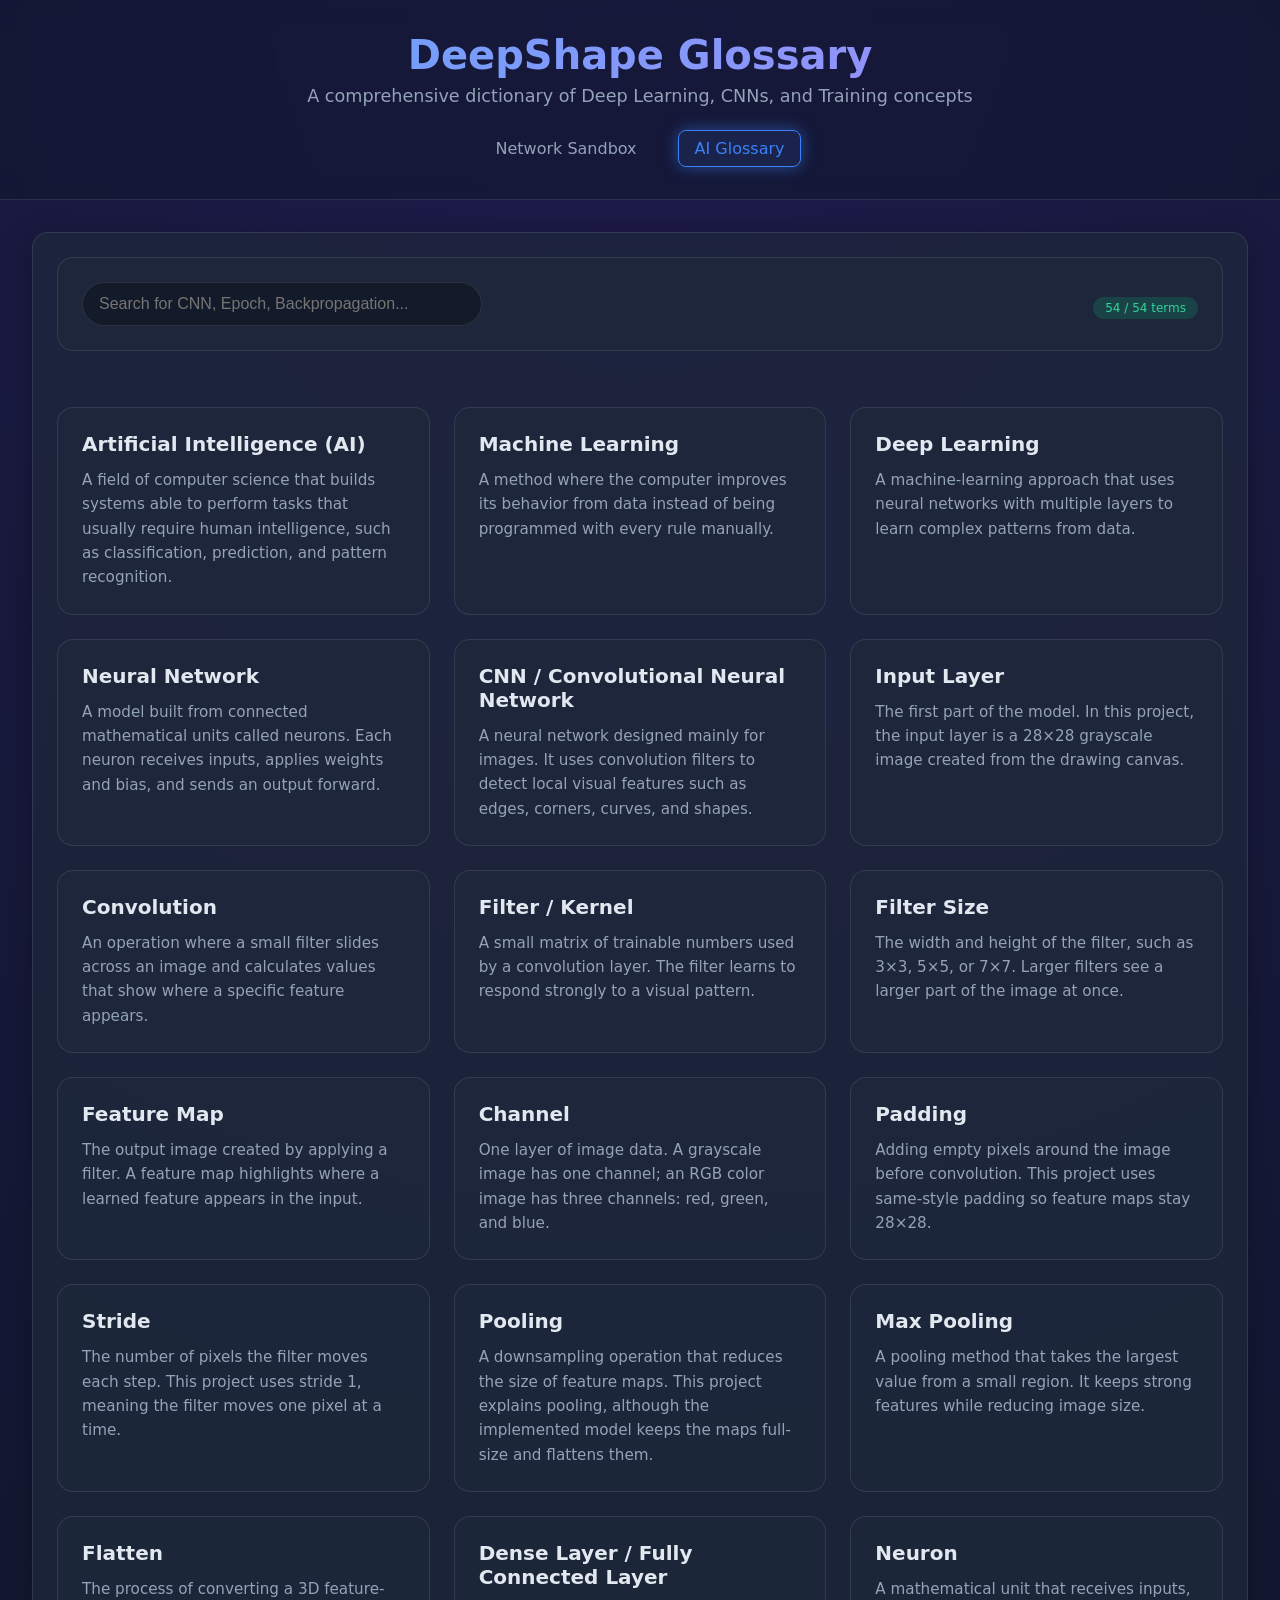
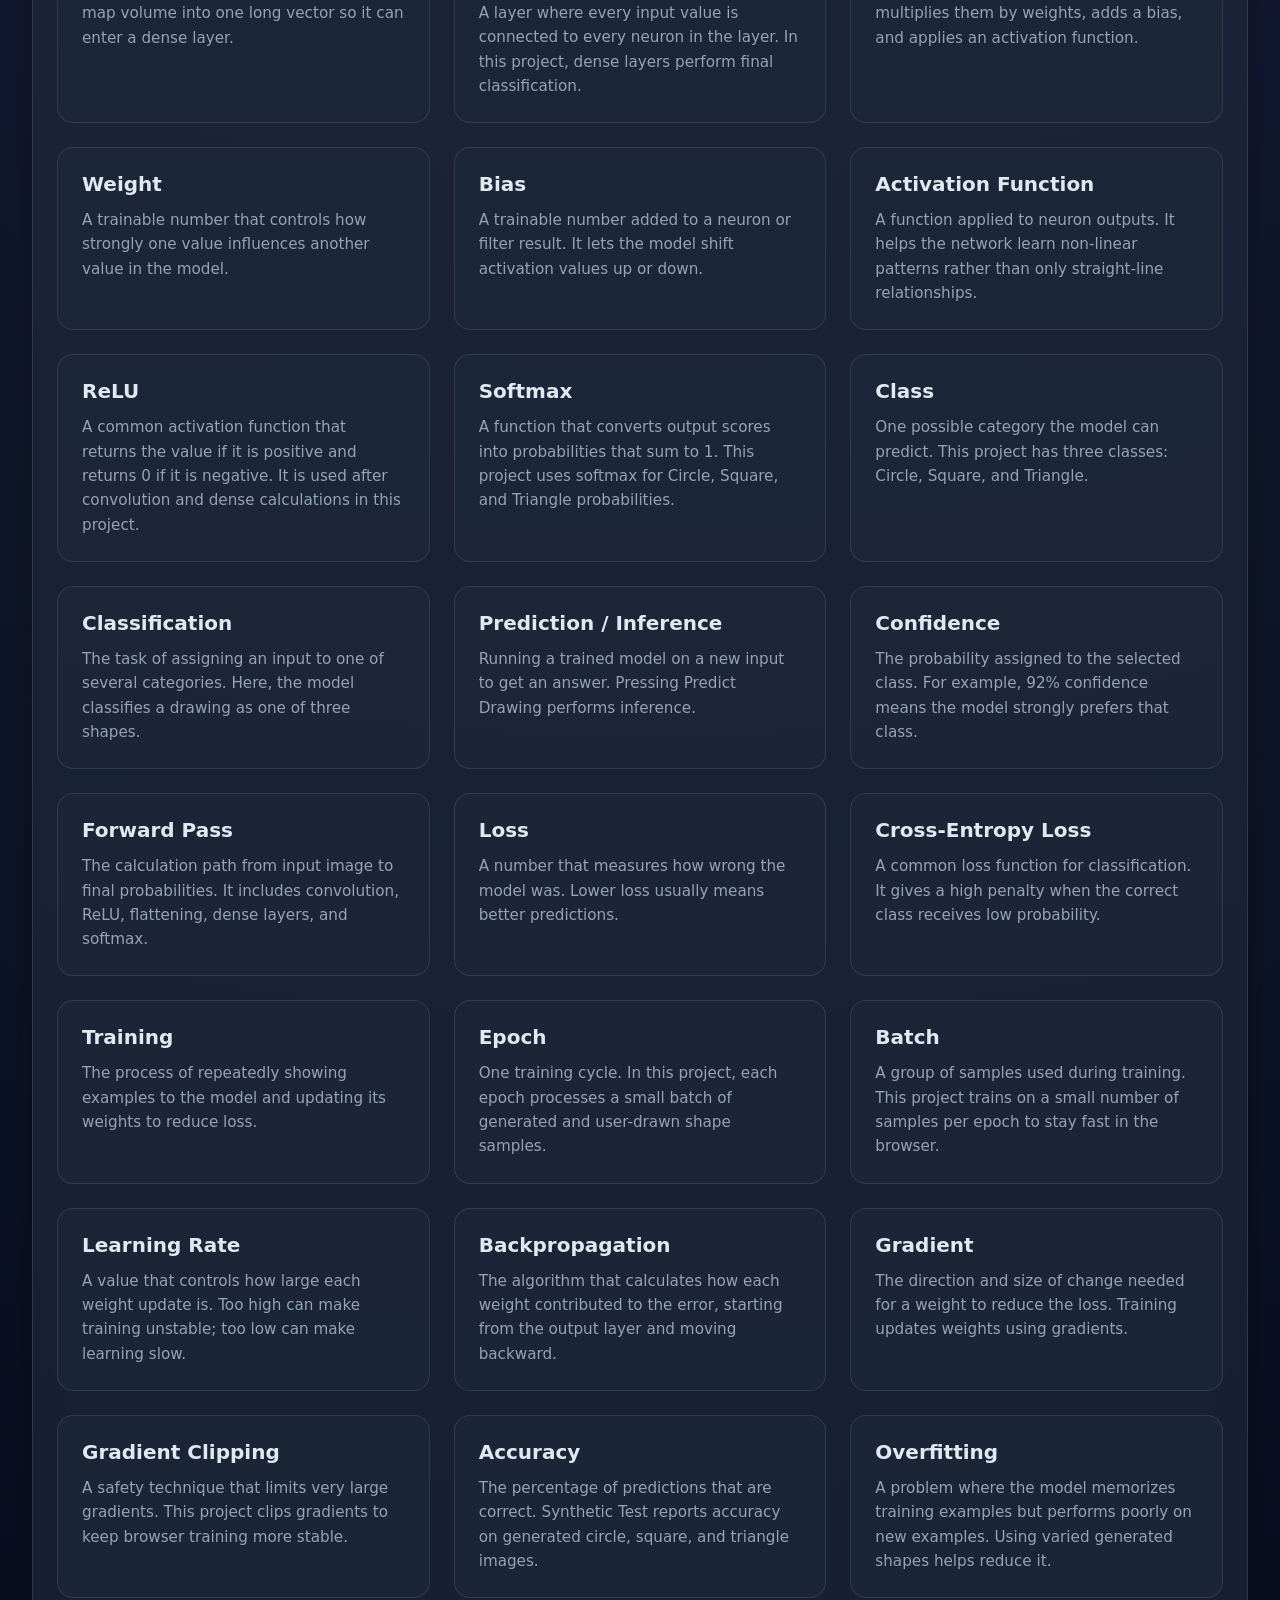
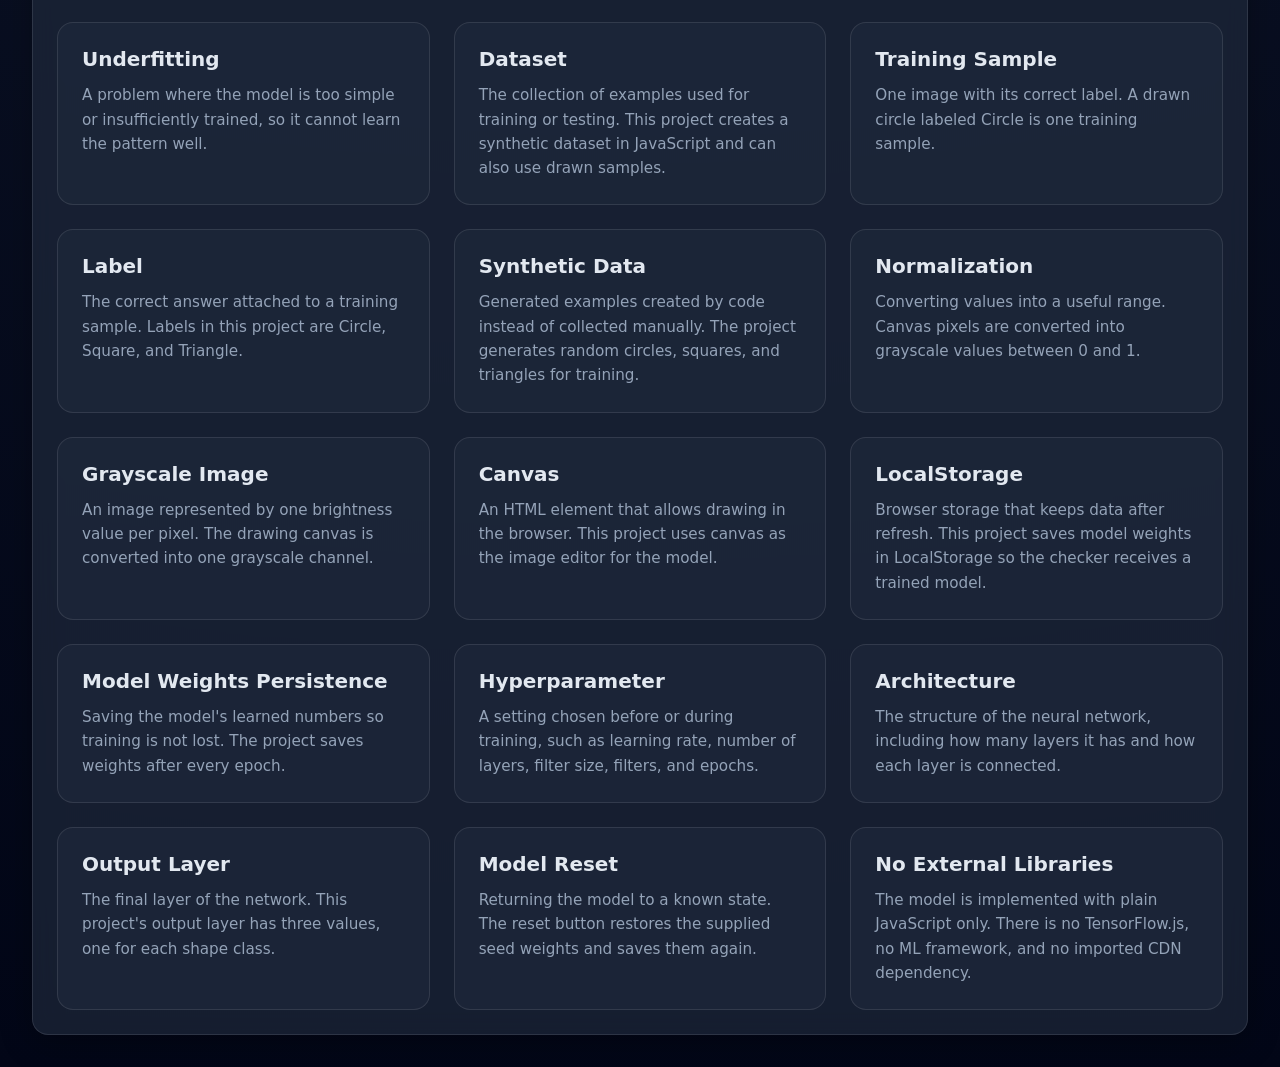
==== dictionary.html @ 5598c2ac "Initial commit - CNN Shape Identifier" ====
<!doctype html>
<html lang="en">
  <head>
    <meta charset="UTF-8" />
    <meta name="viewport" content="width=device-width, initial-scale=1.0" />
    <title>DeepShape | AI Glossary</title>
    <link rel="stylesheet" href="css/app.css" />
  </head>
  <body>
    <header>
      <h1>DeepShape Glossary</h1>
      <p>A comprehensive dictionary of Deep Learning, CNNs, and Training concepts</p>
      
      <nav class="nav-links" aria-label="Main navigation">
        <a href="index.html">Network Sandbox</a>
        <a class="active" href="dictionary.html">AI Glossary</a>
      </nav>
    </header>

    <main class="page">
      <section class="panel">
        <div class="dictionary-controls">
          <input
            id="searchInput"
            class="search-box"
            type="search"
            placeholder="Search for CNN, Epoch, Backpropagation..."
            aria-label="Search terms"
          />
          <div class="term-count">
            <span id="termCount" class="status-pill">0 terms</span>
          </div>
        </div>

        <div id="dictionaryList" class="dictionary-grid">
          <!-- Terms injected via JS -->
        </div>
      </section>
    </main>

    <script src="js/dictionary.js"></script>
  </body>
</html>
---- css/app.css ----
:root {
  --bg-color: #0f172a;
  --panel-bg: rgba(30, 41, 59, 0.7);
  --panel-border: rgba(255, 255, 255, 0.1);
  --text-primary: #f8fafc;
  --text-secondary: #94a3b8;
  --accent-color: #3b82f6;
  --accent-glow: rgba(59, 130, 246, 0.5);
  --success-color: #10b981;
  --danger-color: #ef4444;
  --font-family: 'Inter', system-ui, -apple-system, sans-serif;
}

* {
  box-sizing: border-box;
  margin: 0;
  padding: 0;
}

body {
  background-color: var(--bg-color);
  color: var(--text-primary);
  font-family: var(--font-family);
  min-height: 100vh;
  background-image: radial-gradient(circle at 50% 0%, #1e1b4b 0%, #0f172a 50%, #020617 100%);
  display: flex;
  flex-direction: column;
}

header {
  padding: 2rem;
  text-align: center;
  border-bottom: 1px solid var(--panel-border);
  background: rgba(15, 23, 42, 0.5);
  backdrop-filter: blur(10px);
}

header h1 {
  font-size: 2.5rem;
  background: linear-gradient(to right, #60a5fa, #a78bfa);
  -webkit-background-clip: text;
  color: transparent;
  margin-bottom: 0.5rem;
}

header p {
  color: var(--text-secondary);
  font-size: 1.1rem;
}

.nav-links {
  margin-top: 1.5rem;
  display: flex;
  justify-content: center;
  gap: 1.5rem;
}

.nav-links a {
  color: var(--text-secondary);
  text-decoration: none;
  font-weight: 500;
  padding: 0.5rem 1rem;
  border-radius: 0.5rem;
  border: 1px solid transparent;
}

.nav-links a:hover {
  color: var(--text-primary);
  background: rgba(255,255,255,0.05);
}

.nav-links a.active {
  color: var(--accent-color);
  border-color: var(--accent-color);
  background: rgba(59, 130, 246, 0.1);
  box-shadow: 0 0 15px var(--accent-glow);
}

main.page {
  flex: 1;
  padding: 2rem;
  max-width: 1400px;
  margin: 0 auto;
  width: 100%;
}

.main-grid {
  display: grid;
  grid-template-columns: repeat(auto-fit, minmax(350px, 1fr));
  gap: 2rem;
}

.panel {
  background: var(--panel-bg);
  border: 1px solid var(--panel-border);
  border-radius: 1rem;
  padding: 1.5rem;
  backdrop-filter: blur(12px);
  box-shadow: 0 8px 32px rgba(0,0,0,0.3);
  display: flex;
  flex-direction: column;
  gap: 1.5rem;
}

.panel-title h2 {
  font-size: 1.5rem;
  margin-bottom: 0.25rem;
  color: #e2e8f0;
}

.step-label {
  text-transform: uppercase;
  font-size: 0.75rem;
  letter-spacing: 0.1em;
  color: var(--accent-color);
  font-weight: 700;
}

.small-note {
  font-size: 0.9rem;
  color: var(--text-secondary);
}

canvas#drawingCanvas {
  background: white;
  border-radius: 0.5rem;
  box-shadow: inset 0 0 10px rgba(0,0,0,0.1);
  cursor: crosshair;
  align-self: center;
  border: 2px solid transparent;
}
canvas#drawingCanvas:hover {
  border-color: var(--accent-color);
}

.button-row, .button-grid {
  display: flex;
  gap: 1rem;
  flex-wrap: wrap;
}

button {
  padding: 0.75rem 1.25rem;
  border: none;
  border-radius: 0.5rem;
  font-size: 1rem;
  font-weight: 600;
  cursor: pointer;
  font-family: inherit;
  flex: 1;
  text-align: center;
}

button.primary {
  background: linear-gradient(135deg, #3b82f6, #2563eb);
  color: white;
  box-shadow: 0 4px 15px rgba(59, 130, 246, 0.4);
}
button.primary:hover:not(:disabled) {
  box-shadow: 0 6px 20px rgba(59, 130, 246, 0.6);
}

button.secondary {
  background: rgba(255,255,255,0.1);
  color: var(--text-primary);
  border: 1px solid var(--panel-border);
}
button.secondary:hover:not(:disabled) {
  background: rgba(255,255,255,0.2);
}

button.danger {
  background: linear-gradient(135deg, #ef4444, #dc2626);
  color: white;
  box-shadow: 0 4px 15px rgba(239, 68, 68, 0.4);
}
button.danger:hover:not(:disabled) {
  box-shadow: 0 6px 20px rgba(239, 68, 68, 0.6);
}

button:disabled {
  opacity: 0.5;
  cursor: not-allowed;
}

.control-grid {
  display: grid;
  grid-template-columns: 1fr 1fr;
  gap: 1rem;
}

.control-grid label {
  display: flex;
  flex-direction: column;
  font-size: 0.9rem;
  color: var(--text-secondary);
}

.control-grid input, .control-grid select {
  margin-top: 0.5rem;
  background: rgba(0,0,0,0.2);
  border: 1px solid var(--panel-border);
  color: var(--text-primary);
  padding: 0.5rem;
  border-radius: 0.25rem;
  font-family: inherit;
}

.control-grid input:focus, .control-grid select:focus {
  outline: none;
  border-color: var(--accent-color);
}

.info-box {
  background: rgba(0,0,0,0.2);
  border-radius: 0.5rem;
  padding: 1rem;
  font-size: 0.85rem;
  line-height: 1.5;
  color: #cbd5e1;
  border-left: 3px solid var(--accent-color);
}

.prediction-box {
  background: rgba(16, 185, 129, 0.1);
  border: 1px solid rgba(16, 185, 129, 0.3);
  color: #34d399;
  padding: 1rem;
  border-radius: 0.5rem;
  font-weight: bold;
  text-align: center;
  font-size: 1.1rem;
}

.bars {
  display: flex;
  flex-direction: column;
  gap: 0.75rem;
}

.bar-row {
  display: flex;
  align-items: center;
  gap: 1rem;
}

.bar-row strong {
  width: 70px;
  font-size: 0.9rem;
  color: #cbd5e1;
}

.bar-track {
  flex: 1;
  height: 12px;
  background: rgba(255,255,255,0.1);
  border-radius: 6px;
  overflow: hidden;
}

.bar-fill {
  height: 100%;
  background: linear-gradient(90deg, #3b82f6, #a78bfa);
  border-radius: 6px;
}

.bar-row span {
  width: 50px;
  text-align: right;
  font-size: 0.85rem;
  color: var(--text-secondary);
}

.log {
  background: #020617;
  border: 1px solid var(--panel-border);
  border-radius: 0.5rem;
  padding: 1rem;
  font-family: 'Consolas', monospace;
  font-size: 0.8rem;
  color: #a3e635;
  height: 200px;
  overflow-y: auto;
  white-space: pre-wrap;
}

.status-pill {
  display: inline-block;
  padding: 0.25rem 0.75rem;
  background: rgba(16, 185, 129, 0.2);
  color: #34d399;
  border-radius: 999px;
  font-size: 0.75rem;
  margin-top: 0.5rem;
}

/* Dictionary Styles */
.dictionary-controls {
  margin-bottom: 2rem;
  display: flex;
  justify-content: space-between;
  align-items: center;
  background: var(--panel-bg);
  padding: 1.5rem;
  border-radius: 1rem;
  border: 1px solid var(--panel-border);
}

.search-box {
  width: 100%;
  max-width: 400px;
  padding: 0.75rem 1rem;
  border-radius: 2rem;
  border: 1px solid var(--panel-border);
  background: rgba(0,0,0,0.3);
  color: var(--text-primary);
  font-size: 1rem;
}

.search-box:focus {
  outline: none;
  border-color: var(--accent-color);
  box-shadow: 0 0 10px var(--accent-glow);
}

.term-count {
  color: var(--text-secondary);
  font-weight: 500;
}

.dictionary-grid {
  display: grid;
  grid-template-columns: repeat(auto-fill, minmax(300px, 1fr));
  gap: 1.5rem;
}

.term-card {
  background: var(--panel-bg);
  border: 1px solid var(--panel-border);
  border-radius: 1rem;
  padding: 1.5rem;
  position: relative;
  overflow: hidden;
}

.term-card::before {
  content: '';
  position: absolute;
  top: 0;
  left: 0;
  width: 100%;
  height: 4px;
  background: linear-gradient(90deg, #3b82f6, #a78bfa);
  opacity: 0;
}

.term-card:hover {
  box-shadow: 0 10px 30px rgba(0,0,0,0.5);
  border-color: rgba(255,255,255,0.2);
}

.term-card:hover::before {
  opacity: 1;
}

.term-card h3 {
  color: #e2e8f0;
  font-size: 1.25rem;
  margin-bottom: 0.75rem;
}

.term-card p {
  color: var(--text-secondary);
  font-size: 0.95rem;
  line-height: 1.6;
}
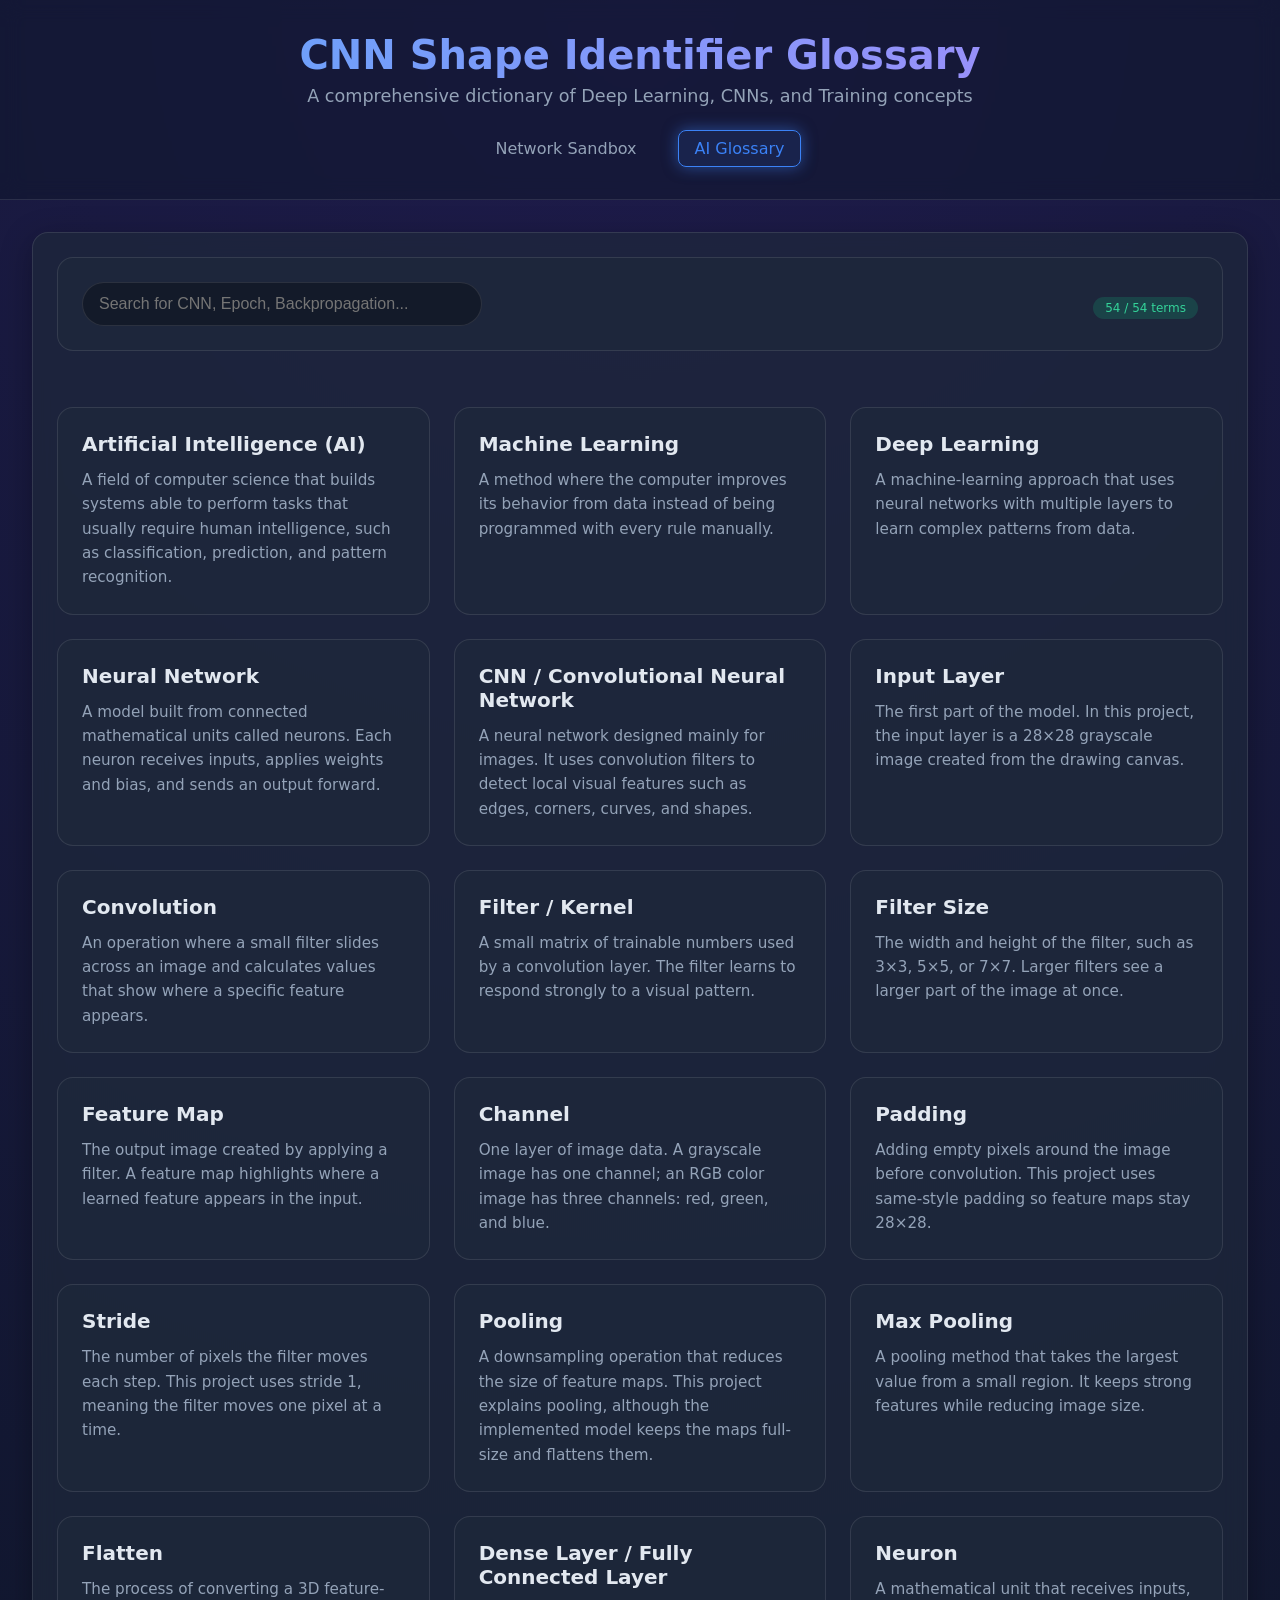
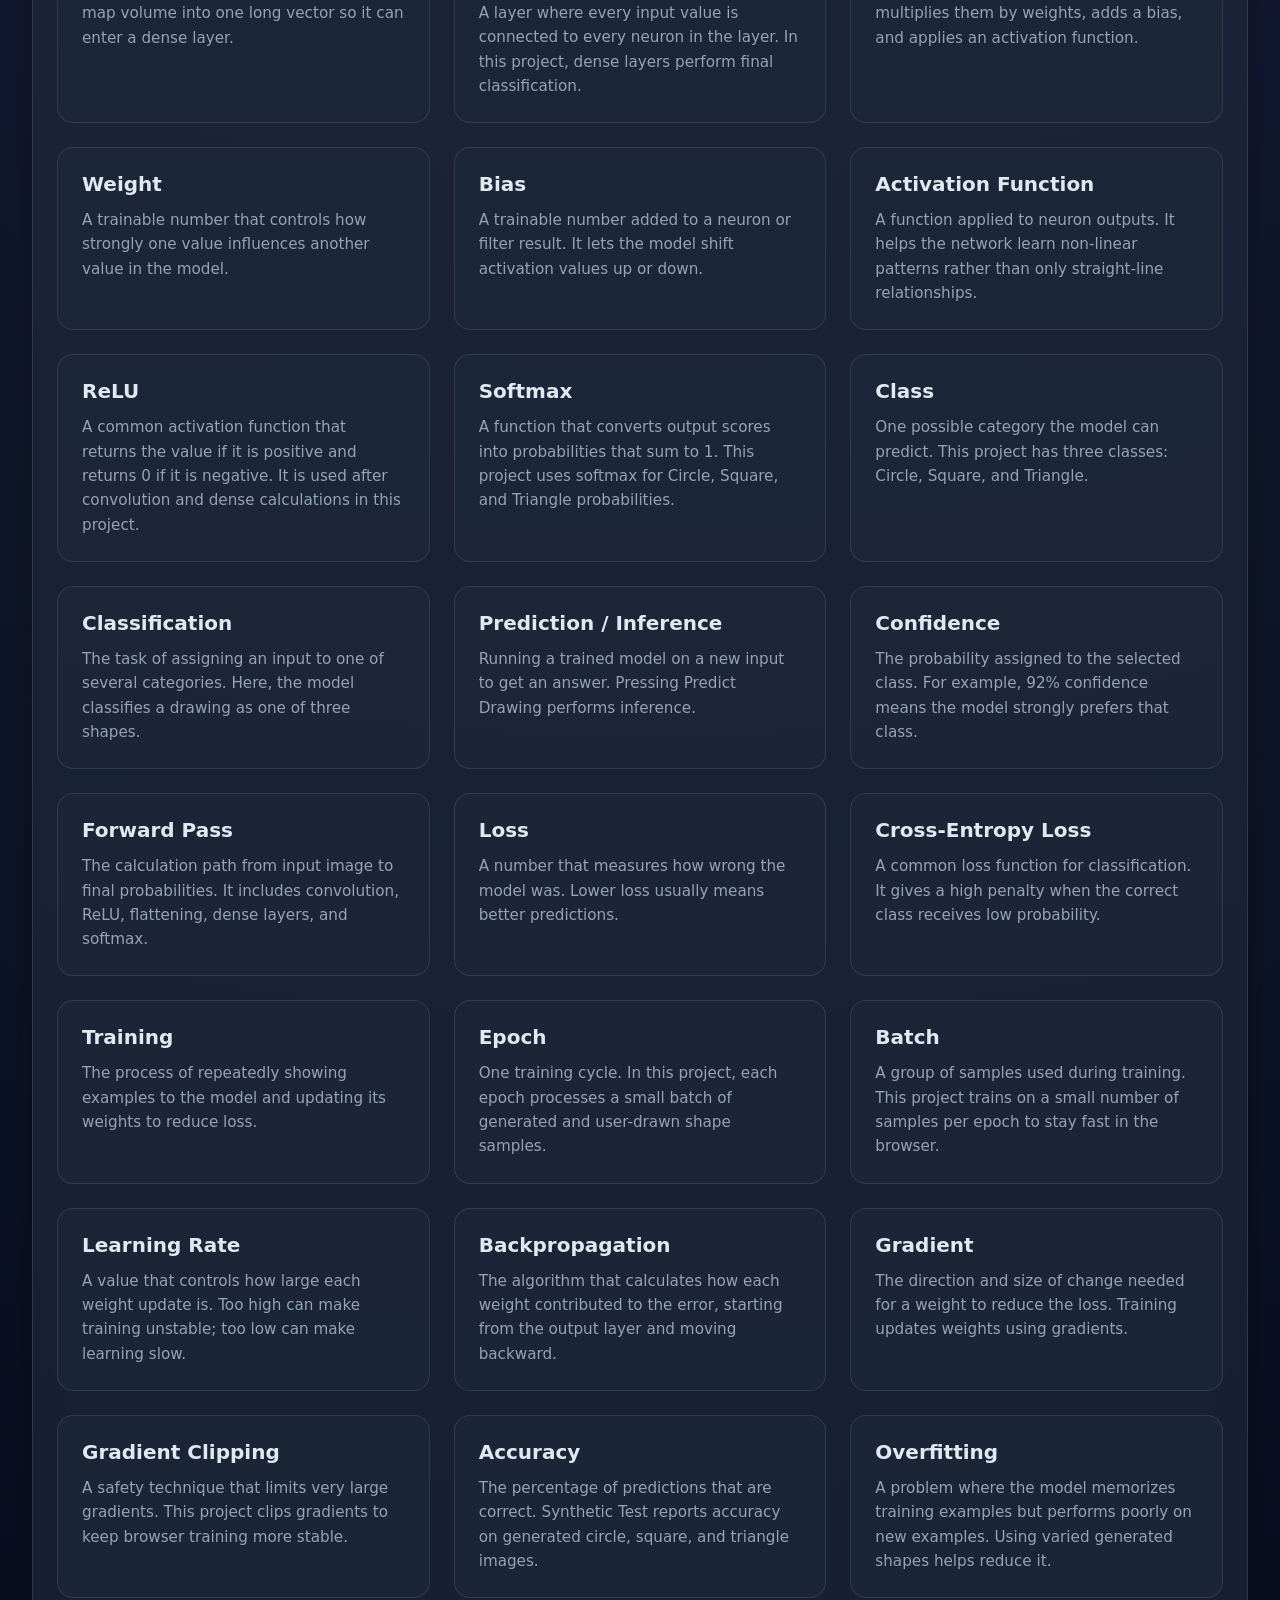
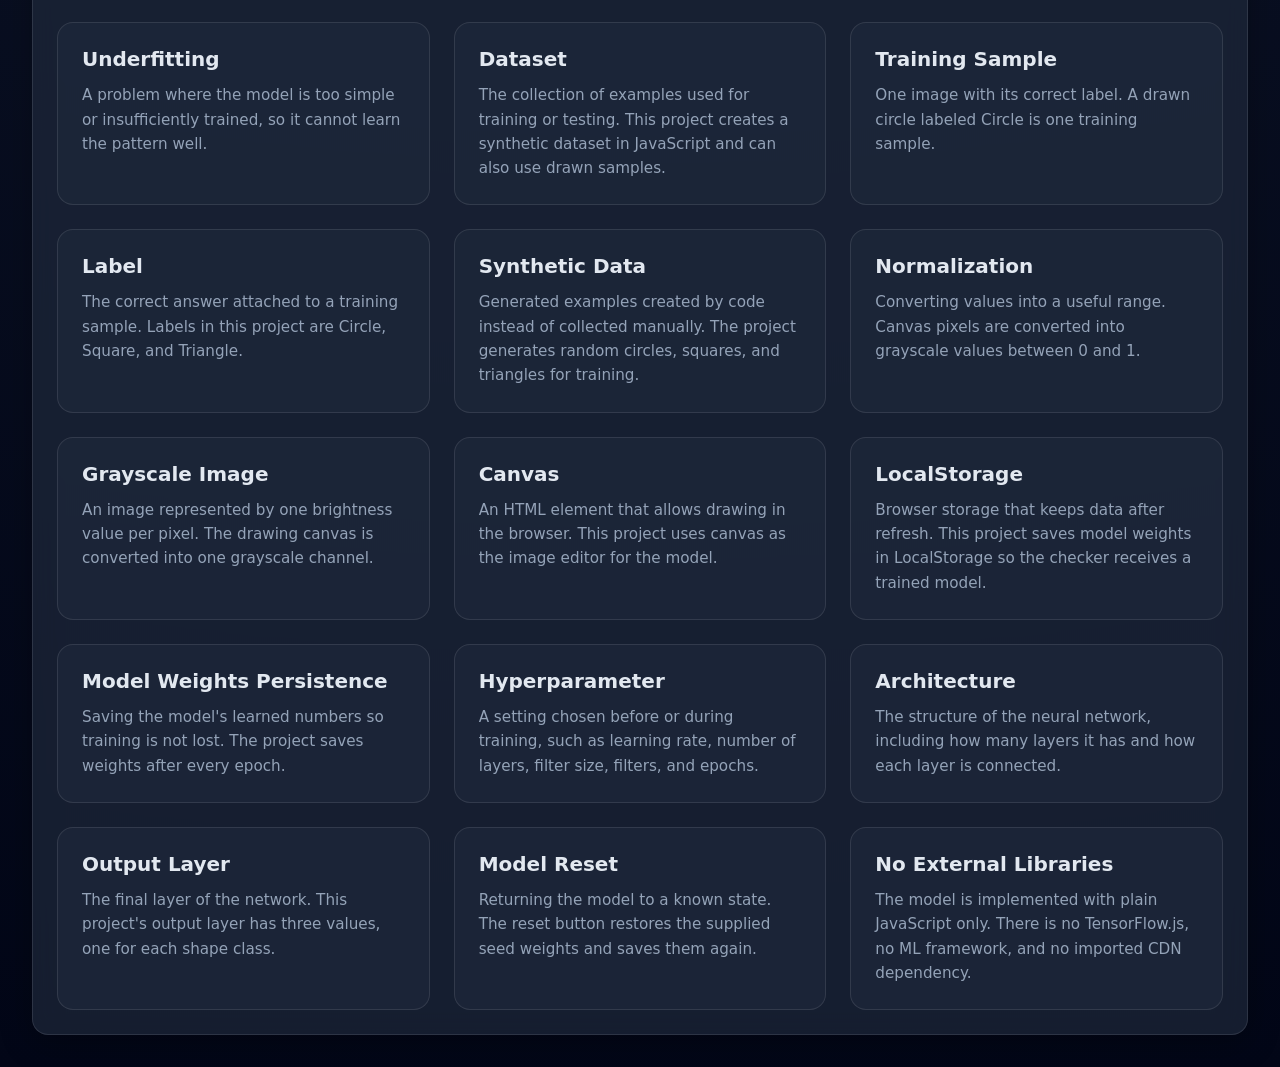
==== commit 631114ed: "Rename site to CNN Shape Identifier and update README formatting" ====
--- a/dictionary.html
+++ b/dictionary.html
@@ -3,12 +3,12 @@
   <head>
     <meta charset="UTF-8" />
     <meta name="viewport" content="width=device-width, initial-scale=1.0" />
-    <title>DeepShape | AI Glossary</title>
+    <title>CNN Shape Identifier | AI Glossary</title>
     <link rel="stylesheet" href="css/app.css" />
   </head>
   <body>
     <header>
-      <h1>DeepShape Glossary</h1>
+      <h1>CNN Shape Identifier Glossary</h1>
       <p>A comprehensive dictionary of Deep Learning, CNNs, and Training concepts</p>
       
       <nav class="nav-links" aria-label="Main navigation">
